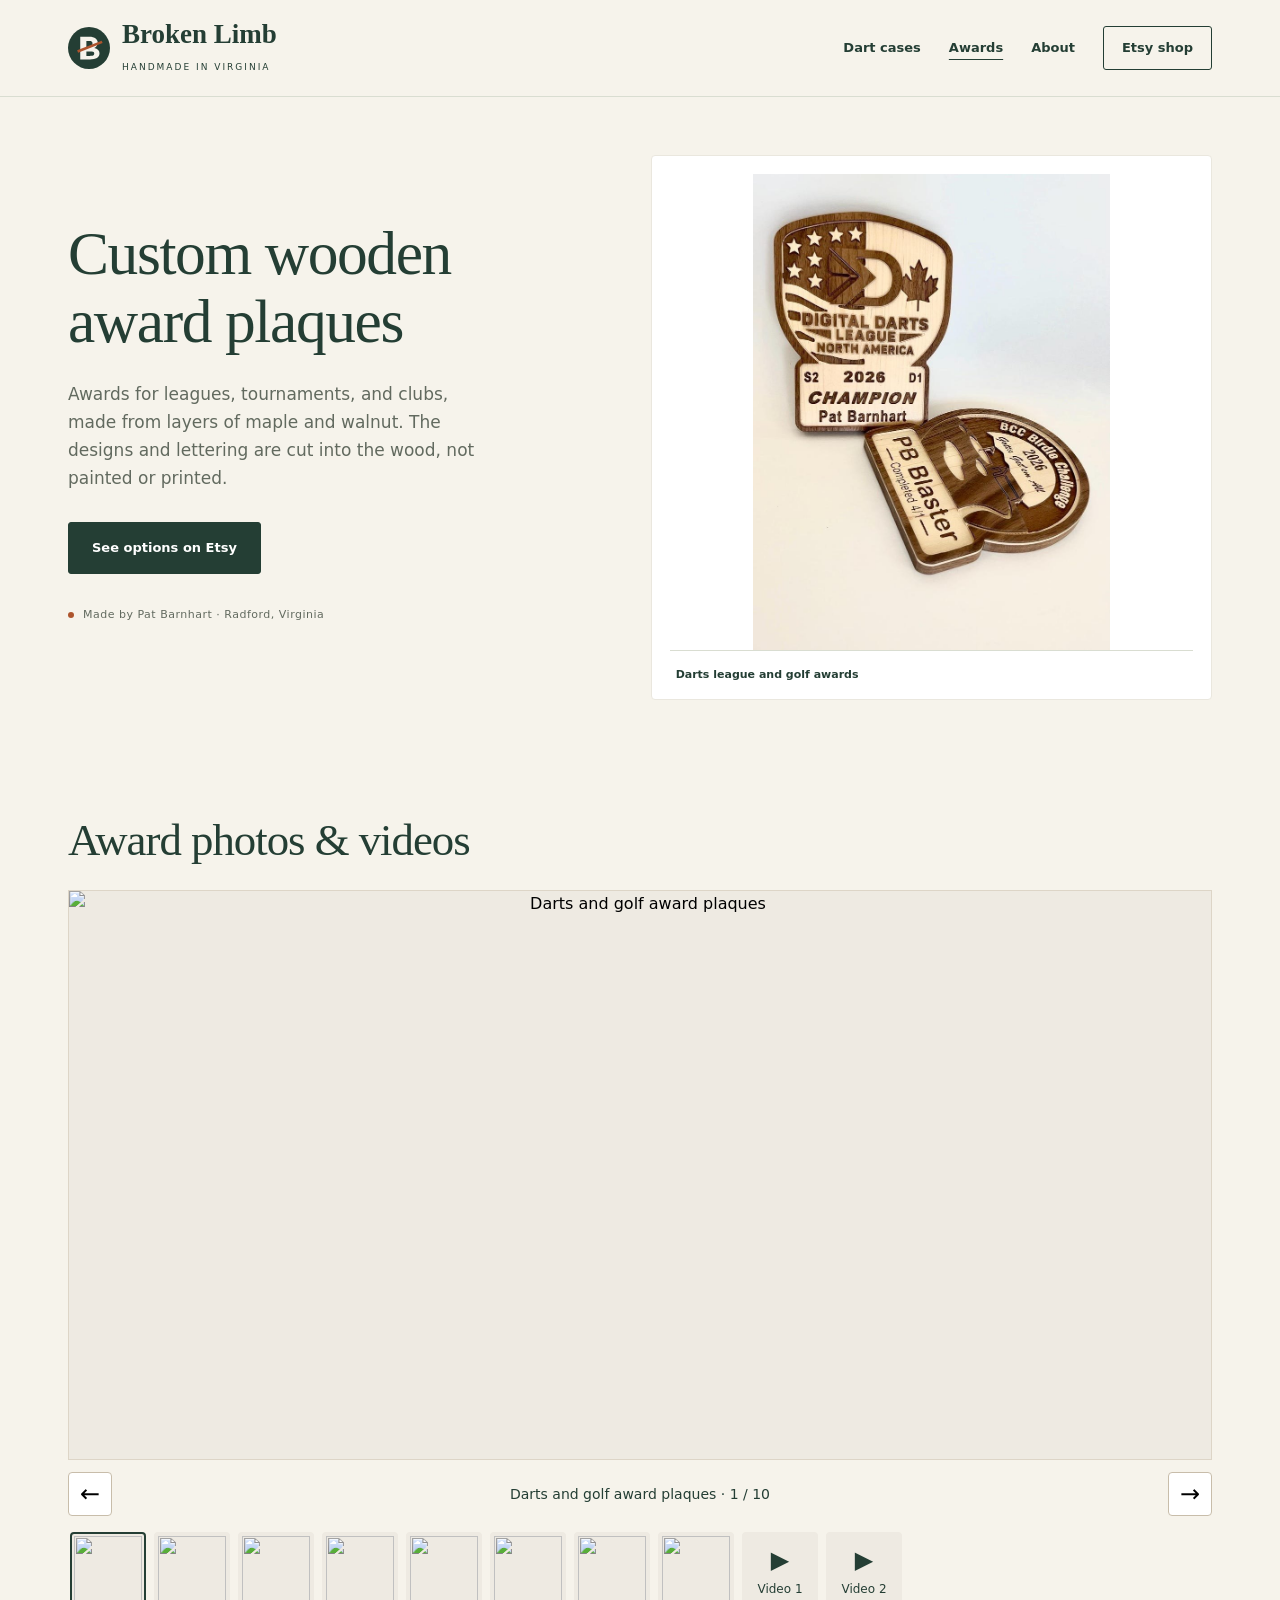
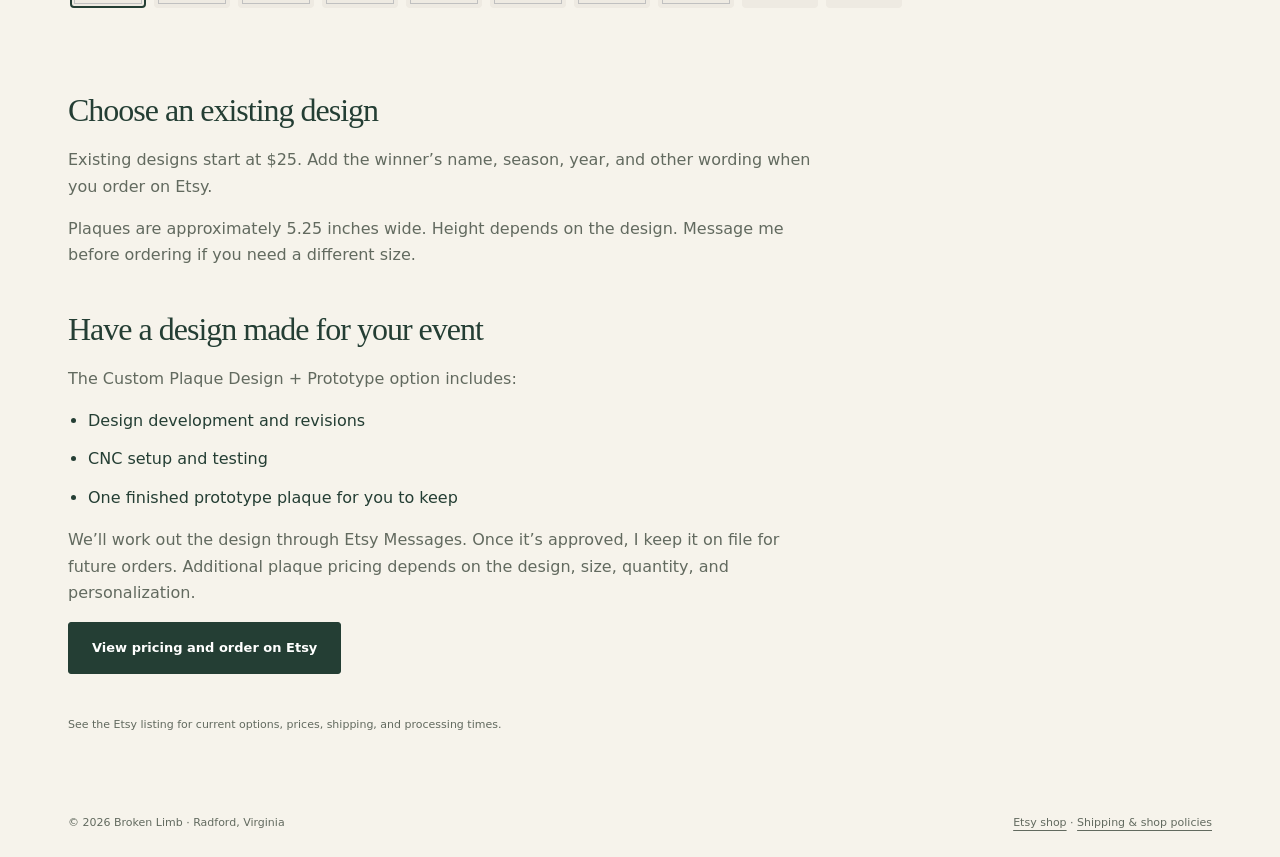
==== awards.html @ 628cac74 "Focus storefront on dart cases, separate awards, and add complete product media galleries" ====
<!doctype html>
<html lang="en">
<head>
<meta charset="utf-8"><meta name="viewport" content="width=device-width,initial-scale=1">
<title>Broken Limb | Custom Wooden Awards</title>
<meta name="description" content="Custom wooden award plaques for leagues, tournaments, and clubs. CNC-cut maple and walnut awards made by Pat Barnhart in Virginia.">
<meta name="theme-color" content="#243e34">
<meta property="og:title" content="Broken Limb | Custom Wooden Awards"><meta property="og:description" content="Custom wooden awards made by Pat Barnhart in Virginia."><meta property="og:image" content="https://pbarnhart1.github.io/broken-limb/assets/plaques.jpg">
<link rel="icon" href="assets/mark.svg" type="image/svg+xml">
<link rel="stylesheet" href="style.css">
</head>
<body><a class="skip" href="#main">Skip to content</a><header><div class="wrap nav"><a class="brand" href="index.html" aria-label="Broken Limb home"><img src="assets/mark.svg" alt="" width="42" height="42"><span><strong>Broken Limb</strong><small>Handmade in Virginia</small></span></a><nav class="navlinks" aria-label="Main navigation"><a href="index.html">Dart cases</a><a href="awards.html" aria-current="page">Awards</a><a href="index.html#story">About</a><a class="navshop" href="https://www.etsy.com/shop/BrokenLimb">Etsy shop</a></nav></div></header><main id="main"><section class="wrap hero" aria-labelledby="hero-title"><div><h1 id="hero-title">Custom wooden<br>award plaques</h1><p class="lede">Awards for leagues, tournaments, and clubs, made from layers of maple and walnut. The designs and lettering are cut into the wood, not painted or printed.</p><a class="button" href="https://www.etsy.com/listing/4558911285/custom-wooden-award-plaque-league">See options on Etsy</a><p class="made">Made by Pat Barnhart · Radford, Virginia</p></div><figure class="herofigure"><img src="assets/plaques.jpg" alt="Wooden award plaques for a darts league and a golf challenge" fetchpriority="high"><figcaption><strong>Darts league and golf awards</strong></figcaption></figure></section><div class="wrap section"><section class="media-gallery" id="awards-gallery" data-gallery="awards" aria-label="Award photos & videos"><h2>Award photos & videos</h2><div class="media-stage"><button class="enlarge" type="button" aria-label="Enlarge awards photo"><img src="https://i.etsystatic.com/14029514/r/il/5d0016/8474122251/il_794xN.8474122251_dfur.jpg" alt="Darts and golf award plaques" loading="lazy"></button></div><div class="media-toolbar"><button type="button" data-step="-1" aria-label="Previous awards photo or video">←</button><p class="media-caption" aria-live="polite">Darts and golf award plaques · 1 / 10</p><button type="button" data-step="1" aria-label="Next awards photo or video">→</button></div><div class="media-thumbs"><button type="button" data-media="0" aria-label="Darts and golf award plaques" aria-pressed="true"><img src="https://i.etsystatic.com/14029514/r/il/5d0016/8474122251/il_794xN.8474122251_dfur.jpg" alt="" loading="lazy"></button><button type="button" data-media="1" aria-label="Darts league award" aria-pressed="false"><img src="https://i.etsystatic.com/14029514/r/il/a4678b/8473658267/il_794xN.8473658267_bfpp.jpg" alt="" loading="lazy"></button><button type="button" data-media="2" aria-label="Golf challenge award" aria-pressed="false"><img src="https://i.etsystatic.com/14029514/r/il/d22c01/8425788038/il_794xN.8425788038_b3m5.jpg" alt="" loading="lazy"></button><button type="button" data-media="3" aria-label="Layered maple and walnut detail" aria-pressed="false"><img src="https://i.etsystatic.com/14029514/r/il/0af655/8425789110/il_794xN.8425789110_4oio.jpg" alt="" loading="lazy"></button><button type="button" data-media="4" aria-label="Back and wall mounting slot" aria-pressed="false"><img src="https://i.etsystatic.com/14029514/r/il/0f0082/8473659539/il_794xN.8473659539_f37n.jpg" alt="" loading="lazy"></button><button type="button" data-media="5" aria-label="Plaque dimensions" aria-pressed="false"><img src="https://i.etsystatic.com/14029514/r/il/728cec/8404820978/il_794xN.8404820978_eju9.jpg" alt="" loading="lazy"></button><button type="button" data-media="6" aria-label="Custom design and prototype" aria-pressed="false"><img src="https://i.etsystatic.com/14029514/r/il/00494b/8473926815/il_794xN.8473926815_sco9.jpg" alt="" loading="lazy"></button><button type="button" data-media="7" aria-label="Plaque machining" aria-pressed="false"><img src="https://i.etsystatic.com/14029514/r/il/48c39a/8426013156/il_794xN.8426013156_s7bq.jpg" alt="" loading="lazy"></button><button type="button" data-media="8" aria-label="Awards product video 1" aria-pressed="false"><span class="video-thumb">▶<small>Video 1</small></span></button><button type="button" data-media="9" aria-label="Awards product video 2" aria-pressed="false"><span class="video-thumb">▶<small>Video 2</small></span></button></div></section><div class="awards-copy"><section><h2>Choose an existing design</h2><p>Existing designs start at $25. Add the winner’s name, season, year, and other wording when you order on Etsy.</p><p>Plaques are approximately 5.25 inches wide. Height depends on the design. Message me before ordering if you need a different size.</p></section><section><h2>Have a design made for your event</h2><p>The Custom Plaque Design + Prototype option includes:</p><ul><li>Design development and revisions</li><li>CNC setup and testing</li><li>One finished prototype plaque for you to keep</li></ul><p>We’ll work out the design through Etsy Messages. Once it’s approved, I keep it on file for future orders. Additional plaque pricing depends on the design, size, quantity, and personalization.</p><a class="button" href="https://www.etsy.com/listing/4558911285/custom-wooden-award-plaque-league">View pricing and order on Etsy</a></section><p class="shopnote">See the Etsy listing for current options, prices, shipping, and processing times.</p></div></div></main><footer class="wrap foot"><span>© 2026 Broken Limb · Radford, Virginia</span><span><a href="https://www.etsy.com/shop/BrokenLimb">Etsy shop</a> · <a href="https://www.etsy.com/shop/BrokenLimb#policies">Shipping & shop policies</a></span></footer>
<dialog aria-label="Enlarged product photo"><div class="dialogbar"><strong id="photo-title"></strong><button type="button" id="close-photo">Close ×</button></div><img id="large-photo" alt=""></dialog><script src="gallery.js" defer></script></body></html>
---- style.css ----
:root{--paper:#f6f3eb;--ink:#243e34;--muted:#626a5f;--line:#d9ddd1;--accent:#ad542d;--white:#fff;--serif:Georgia,'Times New Roman',serif}*{box-sizing:border-box}html{scroll-behavior:smooth;scroll-padding-top:100px}body{margin:0;background:var(--paper);color:var(--ink);font:16px/1.65 system-ui,-apple-system,BlinkMacSystemFont,'Segoe UI',sans-serif}a{color:inherit}img{display:block;width:100%;height:auto}button{font:inherit}a,button{-webkit-tap-highlight-color:transparent}a:focus-visible,button:focus-visible,summary:focus-visible{outline:3px solid var(--accent);outline-offset:5px}.skip{position:absolute;left:12px;top:-70px;background:white;padding:10px;z-index:10}.skip:focus{top:10px}.wrap{max-width:1240px;margin:auto;padding:0 48px}header{border-bottom:1px solid var(--line);background:var(--paper)}.nav{min-height:96px;display:flex;align-items:center;justify-content:space-between;gap:24px}.brand{text-decoration:none;display:flex;align-items:center;gap:12px}.brand img{width:42px;height:42px}.brand strong{font-family:var(--serif);font-size:27px;line-height:1}.brand small{display:block;letter-spacing:2px;text-transform:uppercase;font-size:9px;margin-top:8px}.navlinks{display:flex;align-items:center;gap:28px;font-size:13px;font-weight:600}.navlinks a{text-decoration:none}.navlinks a:hover{color:var(--accent)}.navlinks .navshop{border:1px solid var(--ink);padding:10px 18px;border-radius:3px}.eyebrow{font-size:11px;font-weight:700;letter-spacing:2.3px;text-transform:uppercase;color:var(--accent);margin:0 0 18px}.hero{display:grid;grid-template-columns:1fr 1.05fr;align-items:center;gap:48px;padding-top:58px;padding-bottom:60px}.hero h1{font:normal clamp(46px,5.7vw,76px)/1.03 var(--serif);letter-spacing:-2.3px;margin:0 0 25px}.hero h1 em{font-weight:normal;color:var(--accent)}.lede{max-width:420px;font-size:17px;color:var(--muted);margin:0 0 30px}.button{display:inline-flex;align-items:center;justify-content:center;gap:20px;background:var(--ink);color:white;text-decoration:none;padding:14px 23px;font-size:13px;font-weight:650;border:1px solid var(--ink);border-radius:3px;transition:background .2s}.button:hover{background:#385746}.button.light{background:var(--paper);color:var(--ink)}.button.light:hover{background:white}.textlink{font-size:13px;font-weight:650;text-underline-offset:6px}.herolinks{display:flex;align-items:center;flex-wrap:wrap;gap:24px}.made{display:flex;align-items:center;gap:9px;font-size:11px;letter-spacing:.5px;color:var(--muted);margin-top:32px}.made:before{content:'';width:6px;height:6px;border-radius:50%;background:var(--accent)}.herofigure{margin:0;background:white;border:1px solid #eae7de;padding:18px 18px 0;border-radius:4px;position:relative}.herofigure img{aspect-ratio:1.1;object-fit:contain}.herofigure figcaption{padding:15px 6px;display:flex;align-items:center;justify-content:space-between;font-size:11px;border-top:1px solid var(--line);color:var(--muted)}.herofigure figcaption strong{color:var(--ink);font-weight:600}.promise{border-top:1px solid var(--line);border-bottom:1px solid var(--line)}.promises{display:grid;grid-template-columns:repeat(3,1fr);padding-top:22px;padding-bottom:22px;gap:20px}.promises div{font-size:12px;color:var(--muted);display:flex;align-items:center;gap:12px}.promises b{font-size:17px;color:var(--accent);font-weight:400}.section{padding-top:80px;padding-bottom:80px}.sectionhead{display:flex;align-items:end;justify-content:space-between;gap:24px;margin-bottom:30px}.sectionhead .eyebrow{margin-bottom:9px}h2{font:normal clamp(32px,3.5vw,46px)/1.15 var(--serif);letter-spacing:-1px;margin:0}h3{font:normal 24px/1.2 var(--serif);margin:0}.sectionhead p{font-size:13px;color:var(--muted);max-width:300px;margin:0}.products{display:grid;grid-template-columns:repeat(2,1fr);gap:32px}.product{min-width:0}.productphoto{display:block;border:1px solid #e9e6de;background:white;border-radius:4px;overflow:hidden;position:relative}.productphoto img{aspect-ratio:1;object-fit:contain;transition:transform .25s}.productphoto:hover img{transform:scale(1.035)}.tag{position:absolute;top:13px;left:13px;background:var(--paper);padding:4px 9px;font-size:9px;letter-spacing:1px;text-transform:uppercase;z-index:1}.producttype{font-size:9px;letter-spacing:1.8px;text-transform:uppercase;color:var(--accent);margin:18px 0 8px}.product h3{font-size:22px}.product p{font-size:13px;color:var(--muted);margin:12px 0 17px}.productfoot{display:flex;align-items:center;justify-content:space-between;gap:10px;font-size:12px;border-top:1px solid var(--line);padding-top:13px}.productfoot a{font-weight:650;text-decoration:none}.productfoot a:hover{text-decoration:underline}.price{white-space:nowrap}.shopnote{font-size:11px;color:var(--muted);margin:25px 0 0}.outlet{margin-top:30px;display:flex;align-items:center;justify-content:space-between;gap:24px;padding:19px 24px;border:1px solid var(--line);border-radius:3px}.outlet p{margin:3px 0 0;font-size:12px;color:var(--muted)}.outlet strong{font-family:var(--serif);font-size:20px;font-weight:400}.detail{background:var(--ink);color:var(--paper)}.detailgrid{display:grid;grid-template-columns:1fr 1fr;gap:74px;align-items:center}.detail .eyebrow{color:#e9b08d}.detailphoto{background:white;border-radius:4px;overflow:hidden}.detailphoto img{aspect-ratio:1;object-fit:contain}.detailintro{font-size:15px;color:#ced8cc;margin:22px 0 28px}.features{display:grid;grid-template-columns:1fr 1fr;gap:24px 28px;margin-bottom:28px}.feature{border-top:1px solid #5b7064;padding-top:15px}.feature strong{font-size:13px;display:block;margin-bottom:6px}.feature span{font-size:12px;color:#ced8cc;display:block}.detail .textlink{color:var(--paper)}.galleryheading{margin-bottom:26px}.galleryheading p{color:var(--muted);font-size:13px;margin:12px 0 0}.gallery{display:grid;grid-template-columns:repeat(3,1fr);gap:20px}.gallery button{padding:0;background:white;border:1px solid #e9e6de;border-radius:4px;overflow:hidden;cursor:zoom-in;text-align:left;color:var(--ink)}.gallery img{aspect-ratio:1.15;object-fit:contain}.gallery span{display:flex;justify-content:space-between;padding:14px 17px;font-size:12px;border-top:1px solid var(--line)}.about{border-top:1px solid var(--line);padding-top:70px;display:grid;grid-template-columns:.85fr 1.15fr;gap:70px;margin-top:70px}.aboutcopy p{color:var(--muted);font-size:15px;margin:0 0 18px}.signature{font:italic 28px var(--serif);margin-top:26px}.signature small{font:11px system-ui;display:block;margin-top:9px;color:var(--muted);letter-spacing:1px}.contact{background:#e8ecdf;border-top:1px solid var(--line);border-bottom:1px solid var(--line)}.contactgrid{padding-top:48px;padding-bottom:48px;display:flex;justify-content:space-between;align-items:center;gap:35px}.contact h2{font-size:34px}.contact p{font-size:14px;color:var(--muted);margin:12px 0 0}.foot{padding-top:25px;padding-bottom:25px;display:flex;align-items:center;justify-content:space-between;font-size:11px;color:var(--muted);gap:20px}.foot a{text-underline-offset:4px}dialog{border:0;padding:20px;border-radius:5px;background:var(--paper);max-width:min(850px,92vw);max-height:92vh}dialog::backdrop{background:#10291fca}dialog img{width:auto;max-width:100%;max-height:70vh;margin:auto}dialog .dialogbar{display:flex;align-items:center;justify-content:space-between;gap:22px;margin-bottom:15px;font-size:13px}dialog button{padding:6px 13px;cursor:pointer;border:1px solid var(--ink);background:transparent;color:var(--ink);border-radius:3px}
@media(max-width:1000px){.wrap{padding-left:30px;padding-right:30px}.hero{gap:30px}.products{grid-template-columns:repeat(2,1fr);gap:35px 24px}.detailgrid{gap:38px}}@media(max-width:650px){.wrap{padding-left:22px;padding-right:22px}.nav{min-height:82px;gap:14px}.brand strong{font-size:23px}.brand img{width:33px;height:33px}.brand small{font-size:8px;letter-spacing:1.2px}.navlinks{gap:15px;font-size:12px}.navlinks .navshop{display:none}.hero{grid-template-columns:1fr;padding-top:40px;padding-bottom:36px;gap:32px}.hero h1{font-size:56px}.lede{font-size:16px;max-width:100%}.herofigure img{aspect-ratio:1.2}.promises{grid-template-columns:1fr;padding-top:20px;padding-bottom:20px;gap:12px}.section{padding-top:50px;padding-bottom:50px}.sectionhead{display:block}.sectionhead p{margin-top:16px;max-width:100%}.products{gap:29px 15px}.product h3{font-size:20px}.product p{font-size:12px}.productfoot{display:block;font-size:12px}.price{display:block;margin-bottom:7px}.tag{font-size:8px;top:8px;left:8px}.outlet{align-items:start;flex-direction:column;gap:12px;padding:18px}.detailgrid{grid-template-columns:1fr;gap:32px}.detailphoto img{aspect-ratio:1.25}.features{gap:20px}.gallery{grid-template-columns:1fr}.gallery img{aspect-ratio:1.2}.about{grid-template-columns:1fr;gap:25px;margin-top:45px;padding-top:45px}.contactgrid{display:block;padding-top:38px;padding-bottom:38px}.contact .button{margin-top:23px}.foot{align-items:start;flex-direction:column;gap:8px}.hero h1{letter-spacing:-1.5px}}@media(prefers-reduced-motion:reduce){html{scroll-behavior:auto}*{transition:none!important}}

.hero h1{font-size:clamp(42px,4.8vw,62px);letter-spacing:-1.4px;line-height:1.1}.section{padding-top:55px;padding-bottom:55px}.gallery{grid-template-columns:repeat(2,1fr)}.navlinks [aria-current="page"]{text-decoration:underline;text-underline-offset:7px}.awards-copy{max-width:750px}.awards-copy p{color:var(--muted)}.awards-copy h2{font-size:32px;margin-bottom:18px}.awards-copy ul{padding-left:20px}.awards-copy li{margin-bottom:12px}.awards-copy section{margin-bottom:42px}@media(max-width:650px){.nav{flex-wrap:wrap;padding-top:20px;padding-bottom:18px;gap:16px}.navlinks{gap:22px;flex-wrap:wrap}.hero h1{font-size:44px}.products{grid-template-columns:1fr;gap:35px}.productphoto img{aspect-ratio:1.2}.product h3{font-size:25px}.product p{font-size:15px}.productfoot{display:flex;font-size:14px}.price{margin:0}.gallery{grid-template-columns:1fr}}
.media-gallery{margin:0 0 72px;scroll-margin-top:130px}.media-gallery h2{margin-bottom:24px}.media-stage{background:#eeeae2;border:1px solid #ddd5c7;height:min(65vw,570px);display:flex;align-items:center;justify-content:center}.media-stage .enlarge{background:transparent;border:0;padding:0;width:100%;height:100%;cursor:zoom-in}.media-stage img,.media-stage video{height:100%;width:100%;object-fit:contain}.media-toolbar{display:flex;align-items:center;justify-content:space-between;gap:12px;padding:12px 0}.media-toolbar button{font-size:24px;width:44px;height:44px;background:white;border:1px solid #c8bdaa;border-radius:4px;cursor:pointer}.media-caption{margin:0;text-align:center;font-size:14px}.media-thumbs{display:flex;gap:8px;overflow-x:auto;padding:4px 2px 12px}.media-thumbs button{flex:0 0 76px;height:76px;padding:2px;border:2px solid transparent;background:#eeeae2;cursor:pointer;border-radius:4px}.media-thumbs button[aria-pressed=true]{border-color:#243e34}.media-thumbs img{width:100%;height:100%;object-fit:cover}.video-thumb{display:grid;place-content:center;height:100%;font-size:24px;color:#243e34}.video-thumb small{font-size:12px}.product>.textlink{display:inline-block;margin-bottom:12px}button:focus-visible{outline:3px solid #a45030;outline-offset:3px}@media(max-width:600px){.media-thumbs button{flex-basis:62px;height:62px}.media-gallery{margin-bottom:48px}.media-stage{height:90vw}}
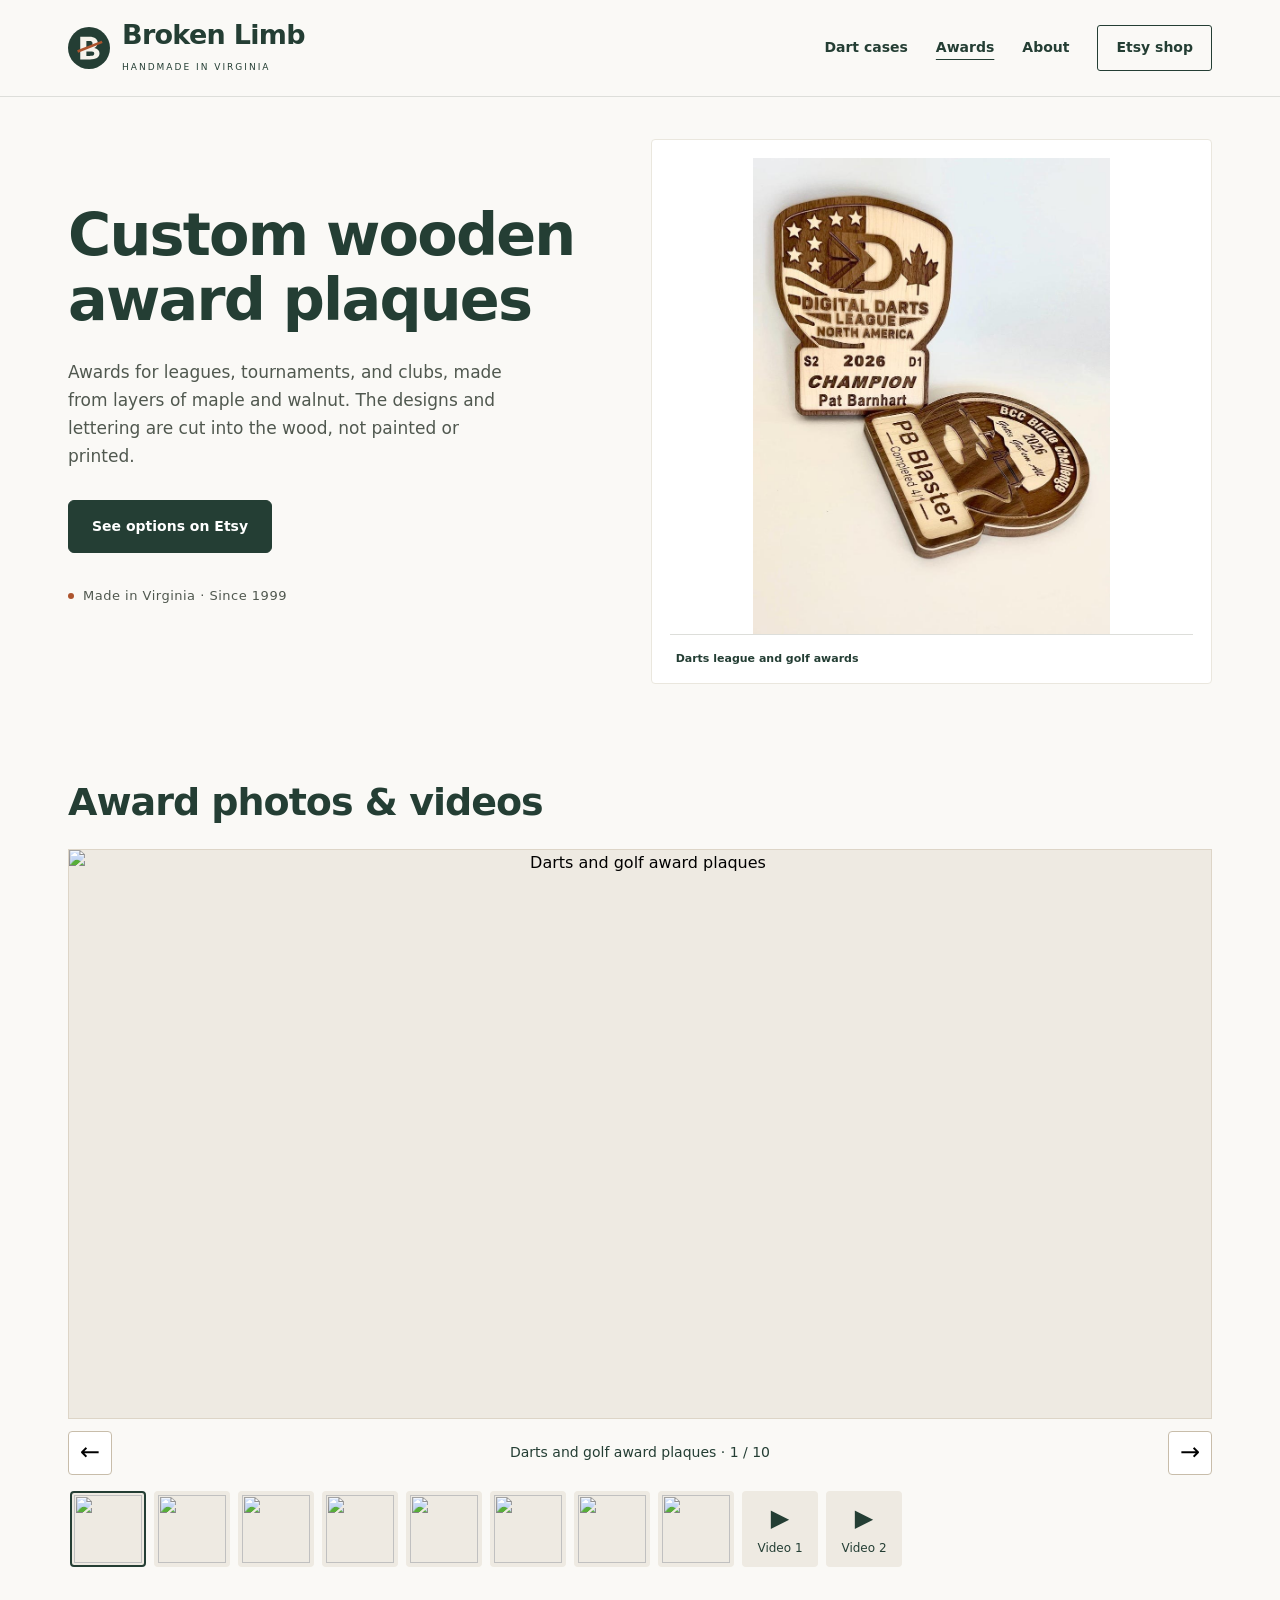
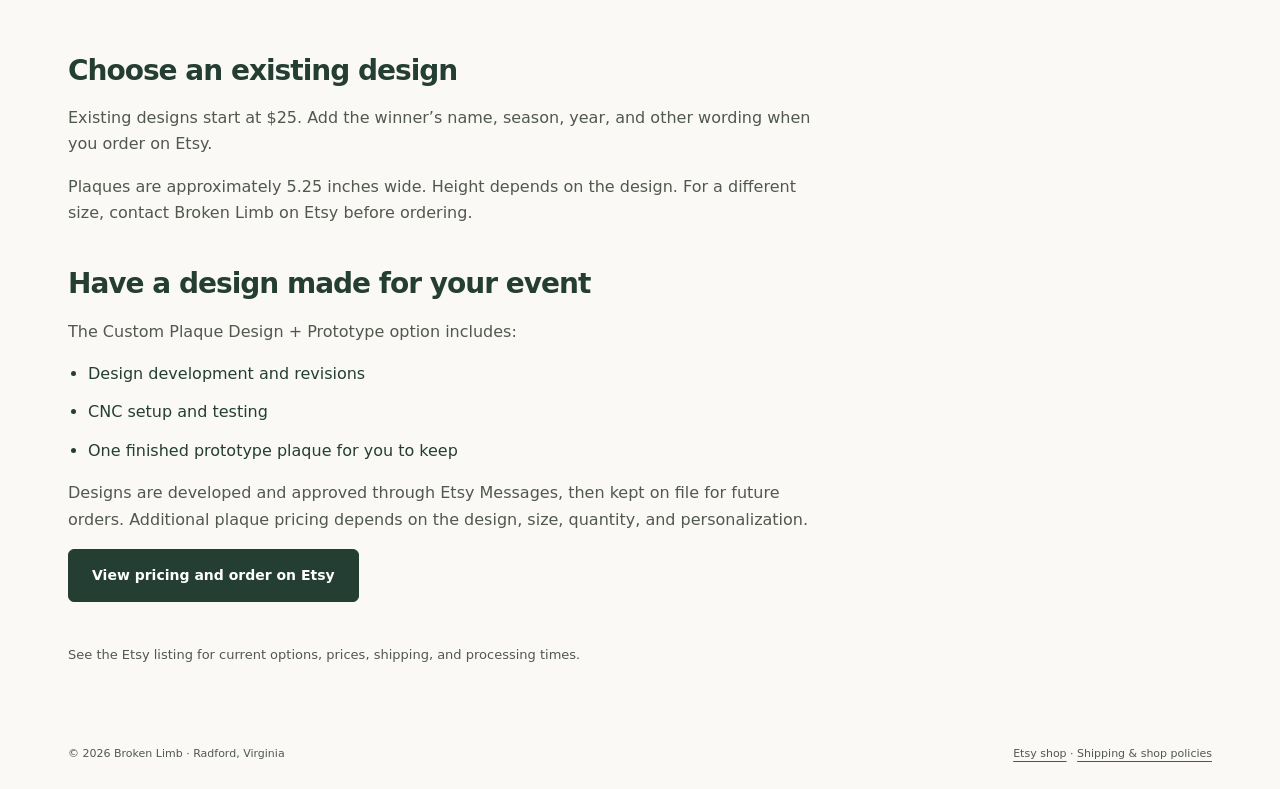
==== commit de2bcad9: "Use brand-focused copy and clearer product specifications beside galleries" ====
--- a/awards.html
+++ b/awards.html
@@ -3,11 +3,11 @@
 <head>
 <meta charset="utf-8"><meta name="viewport" content="width=device-width,initial-scale=1">
 <title>Broken Limb | Custom Wooden Awards</title>
-<meta name="description" content="Custom wooden award plaques for leagues, tournaments, and clubs. CNC-cut maple and walnut awards made by Pat Barnhart in Virginia.">
+<meta name="description" content="Custom wooden award plaques for leagues, tournaments, and clubs. CNC-cut maple and walnut awards made in Virginia by Broken Limb.">
 <meta name="theme-color" content="#243e34">
-<meta property="og:title" content="Broken Limb | Custom Wooden Awards"><meta property="og:description" content="Custom wooden awards made by Pat Barnhart in Virginia."><meta property="og:image" content="https://pbarnhart1.github.io/broken-limb/assets/plaques.jpg">
+<meta property="og:title" content="Broken Limb | Custom Wooden Awards"><meta property="og:description" content="Custom wooden awards made in Virginia by Broken Limb."><meta property="og:image" content="https://pbarnhart1.github.io/broken-limb/assets/plaques.jpg">
 <link rel="icon" href="assets/mark.svg" type="image/svg+xml">
 <link rel="stylesheet" href="style.css">
 </head>
-<body><a class="skip" href="#main">Skip to content</a><header><div class="wrap nav"><a class="brand" href="index.html" aria-label="Broken Limb home"><img src="assets/mark.svg" alt="" width="42" height="42"><span><strong>Broken Limb</strong><small>Handmade in Virginia</small></span></a><nav class="navlinks" aria-label="Main navigation"><a href="index.html">Dart cases</a><a href="awards.html" aria-current="page">Awards</a><a href="index.html#story">About</a><a class="navshop" href="https://www.etsy.com/shop/BrokenLimb">Etsy shop</a></nav></div></header><main id="main"><section class="wrap hero" aria-labelledby="hero-title"><div><h1 id="hero-title">Custom wooden<br>award plaques</h1><p class="lede">Awards for leagues, tournaments, and clubs, made from layers of maple and walnut. The designs and lettering are cut into the wood, not painted or printed.</p><a class="button" href="https://www.etsy.com/listing/4558911285/custom-wooden-award-plaque-league">See options on Etsy</a><p class="made">Made by Pat Barnhart · Radford, Virginia</p></div><figure class="herofigure"><img src="assets/plaques.jpg" alt="Wooden award plaques for a darts league and a golf challenge" fetchpriority="high"><figcaption><strong>Darts league and golf awards</strong></figcaption></figure></section><div class="wrap section"><section class="media-gallery" id="awards-gallery" data-gallery="awards" aria-label="Award photos & videos"><h2>Award photos & videos</h2><div class="media-stage"><button class="enlarge" type="button" aria-label="Enlarge awards photo"><img src="https://i.etsystatic.com/14029514/r/il/5d0016/8474122251/il_794xN.8474122251_dfur.jpg" alt="Darts and golf award plaques" loading="lazy"></button></div><div class="media-toolbar"><button type="button" data-step="-1" aria-label="Previous awards photo or video">←</button><p class="media-caption" aria-live="polite">Darts and golf award plaques · 1 / 10</p><button type="button" data-step="1" aria-label="Next awards photo or video">→</button></div><div class="media-thumbs"><button type="button" data-media="0" aria-label="Darts and golf award plaques" aria-pressed="true"><img src="https://i.etsystatic.com/14029514/r/il/5d0016/8474122251/il_794xN.8474122251_dfur.jpg" alt="" loading="lazy"></button><button type="button" data-media="1" aria-label="Darts league award" aria-pressed="false"><img src="https://i.etsystatic.com/14029514/r/il/a4678b/8473658267/il_794xN.8473658267_bfpp.jpg" alt="" loading="lazy"></button><button type="button" data-media="2" aria-label="Golf challenge award" aria-pressed="false"><img src="https://i.etsystatic.com/14029514/r/il/d22c01/8425788038/il_794xN.8425788038_b3m5.jpg" alt="" loading="lazy"></button><button type="button" data-media="3" aria-label="Layered maple and walnut detail" aria-pressed="false"><img src="https://i.etsystatic.com/14029514/r/il/0af655/8425789110/il_794xN.8425789110_4oio.jpg" alt="" loading="lazy"></button><button type="button" data-media="4" aria-label="Back and wall mounting slot" aria-pressed="false"><img src="https://i.etsystatic.com/14029514/r/il/0f0082/8473659539/il_794xN.8473659539_f37n.jpg" alt="" loading="lazy"></button><button type="button" data-media="5" aria-label="Plaque dimensions" aria-pressed="false"><img src="https://i.etsystatic.com/14029514/r/il/728cec/8404820978/il_794xN.8404820978_eju9.jpg" alt="" loading="lazy"></button><button type="button" data-media="6" aria-label="Custom design and prototype" aria-pressed="false"><img src="https://i.etsystatic.com/14029514/r/il/00494b/8473926815/il_794xN.8473926815_sco9.jpg" alt="" loading="lazy"></button><button type="button" data-media="7" aria-label="Plaque machining" aria-pressed="false"><img src="https://i.etsystatic.com/14029514/r/il/48c39a/8426013156/il_794xN.8426013156_s7bq.jpg" alt="" loading="lazy"></button><button type="button" data-media="8" aria-label="Awards product video 1" aria-pressed="false"><span class="video-thumb">▶<small>Video 1</small></span></button><button type="button" data-media="9" aria-label="Awards product video 2" aria-pressed="false"><span class="video-thumb">▶<small>Video 2</small></span></button></div></section><div class="awards-copy"><section><h2>Choose an existing design</h2><p>Existing designs start at $25. Add the winner’s name, season, year, and other wording when you order on Etsy.</p><p>Plaques are approximately 5.25 inches wide. Height depends on the design. Message me before ordering if you need a different size.</p></section><section><h2>Have a design made for your event</h2><p>The Custom Plaque Design + Prototype option includes:</p><ul><li>Design development and revisions</li><li>CNC setup and testing</li><li>One finished prototype plaque for you to keep</li></ul><p>We’ll work out the design through Etsy Messages. Once it’s approved, I keep it on file for future orders. Additional plaque pricing depends on the design, size, quantity, and personalization.</p><a class="button" href="https://www.etsy.com/listing/4558911285/custom-wooden-award-plaque-league">View pricing and order on Etsy</a></section><p class="shopnote">See the Etsy listing for current options, prices, shipping, and processing times.</p></div></div></main><footer class="wrap foot"><span>© 2026 Broken Limb · Radford, Virginia</span><span><a href="https://www.etsy.com/shop/BrokenLimb">Etsy shop</a> · <a href="https://www.etsy.com/shop/BrokenLimb#policies">Shipping & shop policies</a></span></footer>
+<body><a class="skip" href="#main">Skip to content</a><header><div class="wrap nav"><a class="brand" href="index.html" aria-label="Broken Limb home"><img src="assets/mark.svg" alt="" width="42" height="42"><span><strong>Broken Limb</strong><small>Handmade in Virginia</small></span></a><nav class="navlinks" aria-label="Main navigation"><a href="index.html">Dart cases</a><a href="awards.html" aria-current="page">Awards</a><a href="index.html#story">About</a><a class="navshop" href="https://www.etsy.com/shop/BrokenLimb">Etsy shop</a></nav></div></header><main id="main"><section class="wrap hero" aria-labelledby="hero-title"><div><h1 id="hero-title">Custom wooden<br>award plaques</h1><p class="lede">Awards for leagues, tournaments, and clubs, made from layers of maple and walnut. The designs and lettering are cut into the wood, not painted or printed.</p><a class="button" href="https://www.etsy.com/listing/4558911285/custom-wooden-award-plaque-league">See options on Etsy</a><p class="made">Made in Virginia · Since 1999</p></div><figure class="herofigure"><img src="assets/plaques.jpg" alt="Wooden award plaques for a darts league and a golf challenge" fetchpriority="high"><figcaption><strong>Darts league and golf awards</strong></figcaption></figure></section><div class="wrap section"><section class="media-gallery" id="awards-gallery" data-gallery="awards" aria-label="Award photos & videos"><h2>Award photos & videos</h2><div class="media-stage"><button class="enlarge" type="button" aria-label="Enlarge awards photo"><img src="https://i.etsystatic.com/14029514/r/il/5d0016/8474122251/il_794xN.8474122251_dfur.jpg" alt="Darts and golf award plaques" loading="lazy"></button></div><div class="media-toolbar"><button type="button" data-step="-1" aria-label="Previous awards photo or video">←</button><p class="media-caption" aria-live="polite">Darts and golf award plaques · 1 / 10</p><button type="button" data-step="1" aria-label="Next awards photo or video">→</button></div><div class="media-thumbs"><button type="button" data-media="0" aria-label="Darts and golf award plaques" aria-pressed="true"><img src="https://i.etsystatic.com/14029514/r/il/5d0016/8474122251/il_794xN.8474122251_dfur.jpg" alt="" loading="lazy"></button><button type="button" data-media="1" aria-label="Darts league award" aria-pressed="false"><img src="https://i.etsystatic.com/14029514/r/il/a4678b/8473658267/il_794xN.8473658267_bfpp.jpg" alt="" loading="lazy"></button><button type="button" data-media="2" aria-label="Golf challenge award" aria-pressed="false"><img src="https://i.etsystatic.com/14029514/r/il/d22c01/8425788038/il_794xN.8425788038_b3m5.jpg" alt="" loading="lazy"></button><button type="button" data-media="3" aria-label="Layered maple and walnut detail" aria-pressed="false"><img src="https://i.etsystatic.com/14029514/r/il/0af655/8425789110/il_794xN.8425789110_4oio.jpg" alt="" loading="lazy"></button><button type="button" data-media="4" aria-label="Back and wall mounting slot" aria-pressed="false"><img src="https://i.etsystatic.com/14029514/r/il/0f0082/8473659539/il_794xN.8473659539_f37n.jpg" alt="" loading="lazy"></button><button type="button" data-media="5" aria-label="Plaque dimensions" aria-pressed="false"><img src="https://i.etsystatic.com/14029514/r/il/728cec/8404820978/il_794xN.8404820978_eju9.jpg" alt="" loading="lazy"></button><button type="button" data-media="6" aria-label="Custom design and prototype" aria-pressed="false"><img src="https://i.etsystatic.com/14029514/r/il/00494b/8473926815/il_794xN.8473926815_sco9.jpg" alt="" loading="lazy"></button><button type="button" data-media="7" aria-label="Plaque machining" aria-pressed="false"><img src="https://i.etsystatic.com/14029514/r/il/48c39a/8426013156/il_794xN.8426013156_s7bq.jpg" alt="" loading="lazy"></button><button type="button" data-media="8" aria-label="Awards product video 1" aria-pressed="false"><span class="video-thumb">▶<small>Video 1</small></span></button><button type="button" data-media="9" aria-label="Awards product video 2" aria-pressed="false"><span class="video-thumb">▶<small>Video 2</small></span></button></div></section><div class="awards-copy"><section><h2>Choose an existing design</h2><p>Existing designs start at $25. Add the winner’s name, season, year, and other wording when you order on Etsy.</p><p>Plaques are approximately 5.25 inches wide. Height depends on the design. For a different size, contact Broken Limb on Etsy before ordering.</p></section><section><h2>Have a design made for your event</h2><p>The Custom Plaque Design + Prototype option includes:</p><ul><li>Design development and revisions</li><li>CNC setup and testing</li><li>One finished prototype plaque for you to keep</li></ul><p>Designs are developed and approved through Etsy Messages, then kept on file for future orders. Additional plaque pricing depends on the design, size, quantity, and personalization.</p><a class="button" href="https://www.etsy.com/listing/4558911285/custom-wooden-award-plaque-league">View pricing and order on Etsy</a></section><p class="shopnote">See the Etsy listing for current options, prices, shipping, and processing times.</p></div></div></main><footer class="wrap foot"><span>© 2026 Broken Limb · Radford, Virginia</span><span><a href="https://www.etsy.com/shop/BrokenLimb">Etsy shop</a> · <a href="https://www.etsy.com/shop/BrokenLimb#policies">Shipping & shop policies</a></span></footer>
 <dialog aria-label="Enlarged product photo"><div class="dialogbar"><strong id="photo-title"></strong><button type="button" id="close-photo">Close ×</button></div><img id="large-photo" alt=""></dialog><script src="gallery.js" defer></script></body></html>
--- a/style.css
+++ b/style.css
@@ -4,3 +4,5 @@
 
 .hero h1{font-size:clamp(42px,4.8vw,62px);letter-spacing:-1.4px;line-height:1.1}.section{padding-top:55px;padding-bottom:55px}.gallery{grid-template-columns:repeat(2,1fr)}.navlinks [aria-current="page"]{text-decoration:underline;text-underline-offset:7px}.awards-copy{max-width:750px}.awards-copy p{color:var(--muted)}.awards-copy h2{font-size:32px;margin-bottom:18px}.awards-copy ul{padding-left:20px}.awards-copy li{margin-bottom:12px}.awards-copy section{margin-bottom:42px}@media(max-width:650px){.nav{flex-wrap:wrap;padding-top:20px;padding-bottom:18px;gap:16px}.navlinks{gap:22px;flex-wrap:wrap}.hero h1{font-size:44px}.products{grid-template-columns:1fr;gap:35px}.productphoto img{aspect-ratio:1.2}.product h3{font-size:25px}.product p{font-size:15px}.productfoot{display:flex;font-size:14px}.price{margin:0}.gallery{grid-template-columns:1fr}}
 .media-gallery{margin:0 0 72px;scroll-margin-top:130px}.media-gallery h2{margin-bottom:24px}.media-stage{background:#eeeae2;border:1px solid #ddd5c7;height:min(65vw,570px);display:flex;align-items:center;justify-content:center}.media-stage .enlarge{background:transparent;border:0;padding:0;width:100%;height:100%;cursor:zoom-in}.media-stage img,.media-stage video{height:100%;width:100%;object-fit:contain}.media-toolbar{display:flex;align-items:center;justify-content:space-between;gap:12px;padding:12px 0}.media-toolbar button{font-size:24px;width:44px;height:44px;background:white;border:1px solid #c8bdaa;border-radius:4px;cursor:pointer}.media-caption{margin:0;text-align:center;font-size:14px}.media-thumbs{display:flex;gap:8px;overflow-x:auto;padding:4px 2px 12px}.media-thumbs button{flex:0 0 76px;height:76px;padding:2px;border:2px solid transparent;background:#eeeae2;cursor:pointer;border-radius:4px}.media-thumbs button[aria-pressed=true]{border-color:#243e34}.media-thumbs img{width:100%;height:100%;object-fit:cover}.video-thumb{display:grid;place-content:center;height:100%;font-size:24px;color:#243e34}.video-thumb small{font-size:12px}.product>.textlink{display:inline-block;margin-bottom:12px}button:focus-visible{outline:3px solid #a45030;outline-offset:3px}@media(max-width:600px){.media-thumbs button{flex-basis:62px;height:62px}.media-gallery{margin-bottom:48px}.media-stage{height:90vw}}
+/* Product-focused typography and scannable detail layout. */
+:root{--paper:#faf9f6;--muted:#50584f;--line:#dddeda;--serif:system-ui,-apple-system,BlinkMacSystemFont,'Segoe UI',sans-serif}.brand strong{font-weight:750;letter-spacing:-.7px}.hero h1{font-weight:700;font-size:clamp(38px,4.6vw,60px);letter-spacing:-1.8px}.hero{padding-top:42px;padding-bottom:42px}.lede{max-width:460px;font-size:17px}h2{font-weight:650;font-size:clamp(28px,3vw,38px);letter-spacing:-1px}h3,.product h3{font-weight:650;font-size:24px;letter-spacing:-.4px}.product h3{margin-top:22px}.product p{font-size:15px}.productfoot{font-size:15px}.price{font-size:21px;font-weight:700}.shopnote{font-size:13px}.button{font-size:14px;min-height:46px;border-radius:6px}.textlink{font-size:14px}.navlinks{font-size:14px}.product-detail-layout{display:grid;grid-template-columns:minmax(0,1.3fr) minmax(0,1fr);gap:40px;align-items:start}.gallery-column{min-width:0}.product-specs{background:white;border:1px solid var(--line);padding:28px;border-radius:8px}.product-specs h3{margin:0}.product-specs>p{color:var(--muted);font-size:15px}.product-specs .detailprice{color:var(--ink);font-size:27px;font-weight:700;margin:12px 0}.product-specs dl{margin:24px 0}.product-specs dt{font-weight:650;font-size:14px;margin-top:16px}.product-specs dd{margin:4px 0 0;color:var(--muted);font-size:14px}.product-specs .button{width:100%}.product-detail-layout .media-stage{height:470px;background:white;border-radius:8px;overflow:hidden}.media-thumbs{padding-bottom:16px}.media-toolbar button{flex-shrink:0}.aboutcopy p{font-size:16px}.made{font-size:13px}.contact h2{font-size:30px}.awards-copy h2{font-size:28px}@media(max-width:800px){.product-detail-layout{grid-template-columns:1fr;gap:24px}.product-detail-layout .media-stage{height:min(85vw,540px)}.product-specs{padding:22px}}@media(max-width:650px){.hero h1{font-size:42px}.sectionhead p{font-size:14px}.navlinks{gap:20px}.media-caption{font-size:13px}.product p{font-size:15px}}
